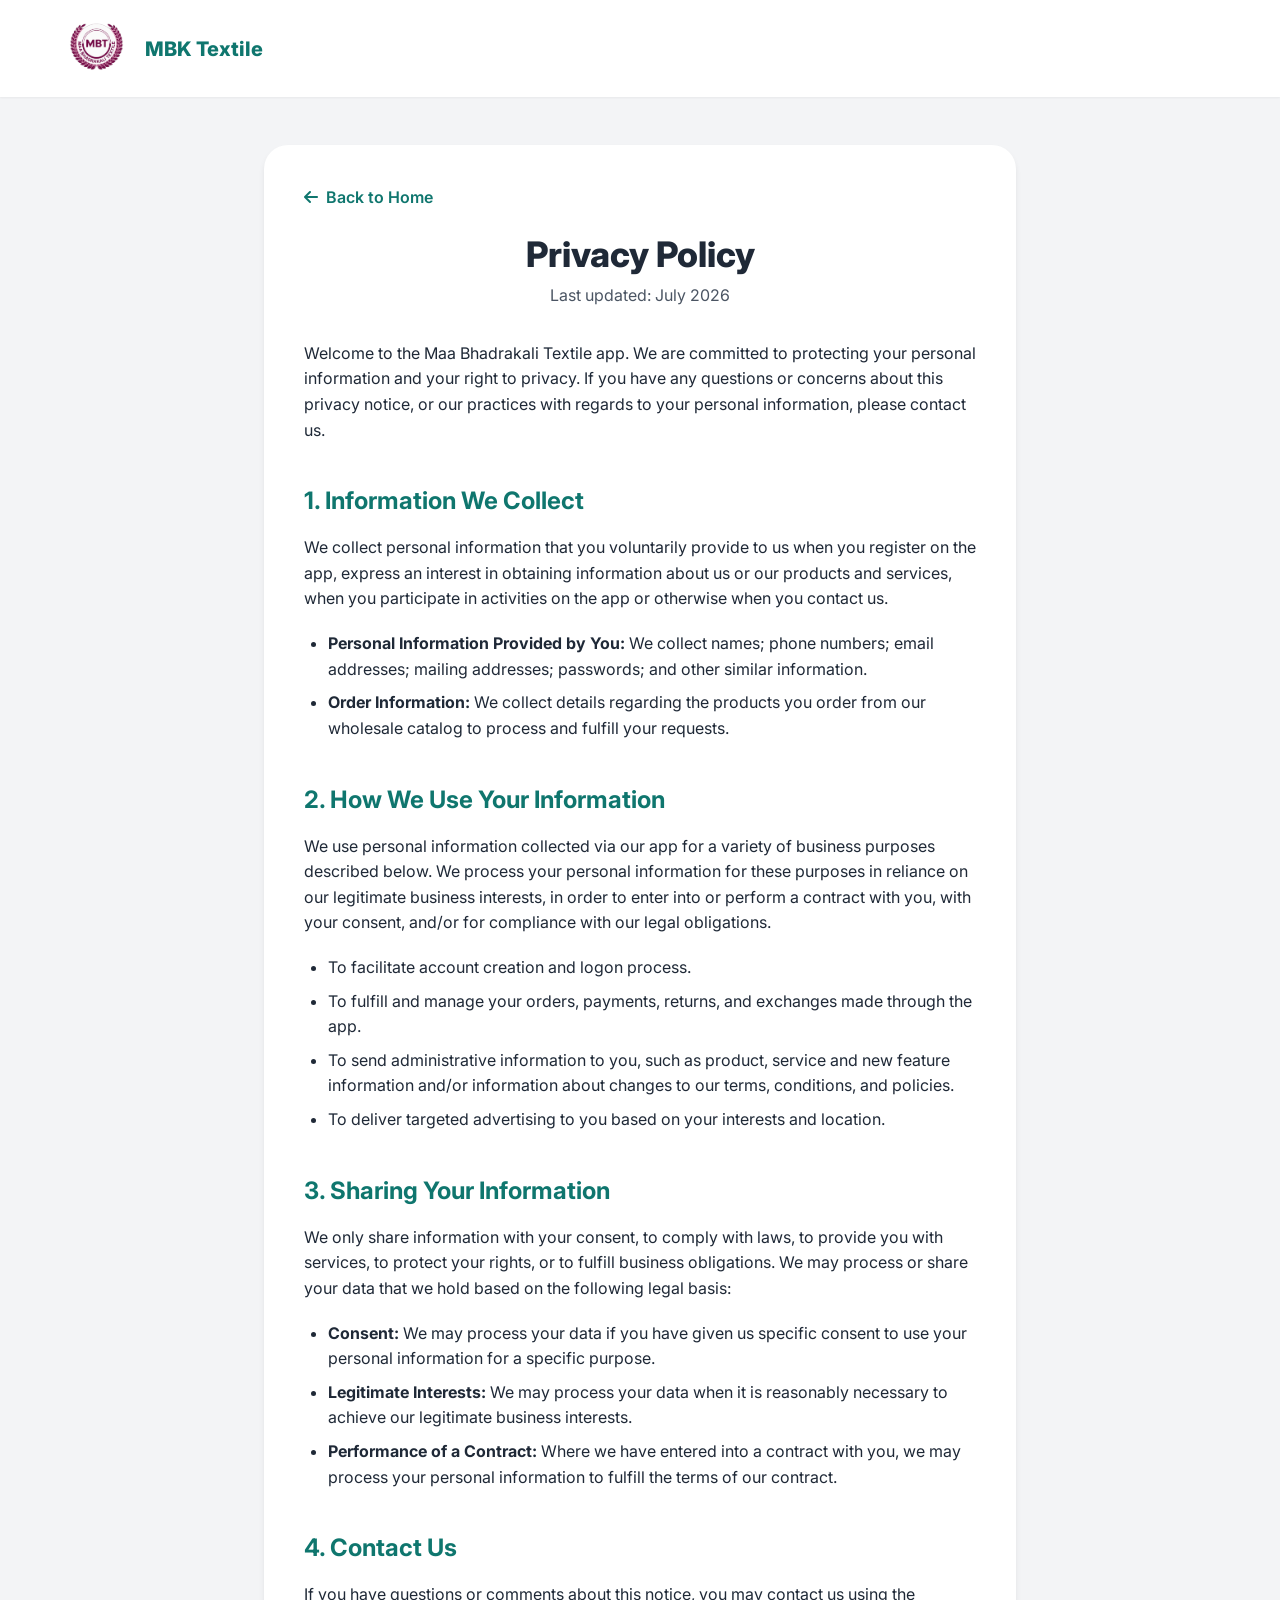
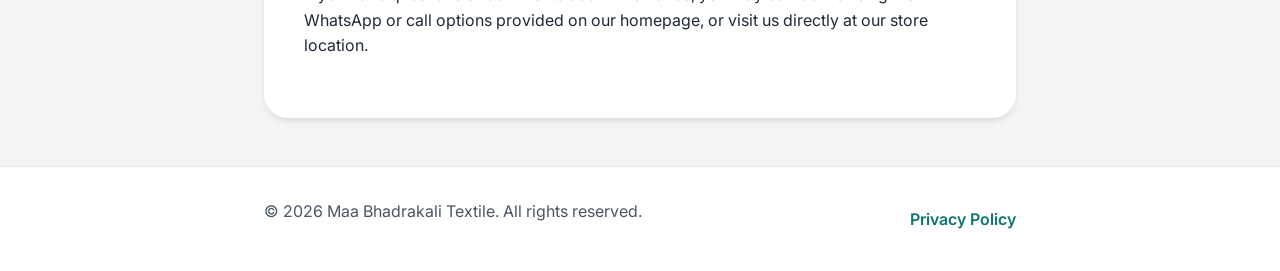
==== privacy-policy.html @ fb742e54 "Initial commit with landing page and privacy policy" ====
<!DOCTYPE html>
<html lang="en">
<head>
    <meta charset="UTF-8">
    <meta name="viewport" content="width=device-width, initial-scale=1.0">
    <title>Privacy Policy - Maa Bhadrakali Textile</title>
    <meta name="description" content="Privacy Policy for Maa Bhadrakali Textile app.">
    
    <link rel="icon" type="image/x-icon" href="favicon.ico">
    <link rel="stylesheet" href="style.css">
    
    <link rel="stylesheet" href="https://cdnjs.cloudflare.com/ajax/libs/font-awesome/6.4.0/css/all.min.css">
    <style>
        .legal-content {
            background-color: var(--bg-card);
            padding: 2.5rem;
            border-radius: var(--radius-lg);
            box-shadow: var(--shadow-md);
            margin: 3rem auto;
            max-width: 800px;
        }
        .legal-content h1 {
            font-size: 2.2rem;
            margin-bottom: 1.5rem;
            text-align: center;
        }
        .legal-content h2 {
            font-size: 1.5rem;
            margin-top: 2.5rem;
            margin-bottom: 1rem;
            text-align: left;
            color: var(--primary-color);
        }
        .legal-content p, .legal-content ul {
            margin-bottom: 1.2rem;
            color: var(--text-dark);
            line-height: 1.6;
        }
        .legal-content ul {
            padding-left: 1.5rem;
        }
        .legal-content li {
            margin-bottom: 0.5rem;
        }
        .back-link {
            display: inline-flex;
            align-items: center;
            gap: 0.5rem;
            color: var(--primary-color);
            text-decoration: none;
            font-weight: 600;
            margin-bottom: 1.5rem;
            transition: var(--transition);
        }
        .back-link:hover {
            text-decoration: underline;
            transform: translateX(-3px);
        }
    </style>
</head>
<body>
    <header>
        <div class="header-content">
            <a href="index.html" style="display: flex; align-items: center; gap: 1rem; text-decoration: none;">
                <img src="images/logo.png" alt="Maa Bhadrakali Textile Logo" id="nav-logo" onerror="this.style.display='none'">
                <span class="logo-text">MBK Textile</span>
            </a>
        </div>
    </header>

    <main class="container">
        <div class="legal-content">
            <a href="index.html" class="back-link"><i class="fas fa-arrow-left"></i> Back to Home</a>
            <h1>Privacy Policy</h1>
            <p style="text-align: center; color: var(--text-muted); margin-top: -1rem; margin-bottom: 2rem;">Last updated: July 2026</p>
            
            <p>Welcome to the Maa Bhadrakali Textile app. We are committed to protecting your personal information and your right to privacy. If you have any questions or concerns about this privacy notice, or our practices with regards to your personal information, please contact us.</p>

            <h2>1. Information We Collect</h2>
            <p>We collect personal information that you voluntarily provide to us when you register on the app, express an interest in obtaining information about us or our products and services, when you participate in activities on the app or otherwise when you contact us.</p>
            <ul>
                <li><strong>Personal Information Provided by You:</strong> We collect names; phone numbers; email addresses; mailing addresses; passwords; and other similar information.</li>
                <li><strong>Order Information:</strong> We collect details regarding the products you order from our wholesale catalog to process and fulfill your requests.</li>
            </ul>

            <h2>2. How We Use Your Information</h2>
            <p>We use personal information collected via our app for a variety of business purposes described below. We process your personal information for these purposes in reliance on our legitimate business interests, in order to enter into or perform a contract with you, with your consent, and/or for compliance with our legal obligations.</p>
            <ul>
                <li>To facilitate account creation and logon process.</li>
                <li>To fulfill and manage your orders, payments, returns, and exchanges made through the app.</li>
                <li>To send administrative information to you, such as product, service and new feature information and/or information about changes to our terms, conditions, and policies.</li>
                <li>To deliver targeted advertising to you based on your interests and location.</li>
            </ul>

            <h2>3. Sharing Your Information</h2>
            <p>We only share information with your consent, to comply with laws, to provide you with services, to protect your rights, or to fulfill business obligations. We may process or share your data that we hold based on the following legal basis:</p>
            <ul>
                <li><strong>Consent:</strong> We may process your data if you have given us specific consent to use your personal information for a specific purpose.</li>
                <li><strong>Legitimate Interests:</strong> We may process your data when it is reasonably necessary to achieve our legitimate business interests.</li>
                <li><strong>Performance of a Contract:</strong> Where we have entered into a contract with you, we may process your personal information to fulfill the terms of our contract.</li>
            </ul>

            <h2>4. Contact Us</h2>
            <p>If you have questions or comments about this notice, you may contact us using the WhatsApp or call options provided on our homepage, or visit us directly at our store location.</p>
        </div>
    </main>

    <!-- Footer -->
    <footer>
        <div class="container footer-content">
            <p>&copy; 2026 Maa Bhadrakali Textile. All rights reserved.</p>
            <div class="footer-links">
                <a href="privacy-policy.html">Privacy Policy</a>
            </div>
        </div>
    </footer>
</body>
</html>
---- style.css ----
/* Google Fonts: Inter */
@import url('https://fonts.googleapis.com/css2?family=Inter:wght@400;600;700;800&display=swap');

:root {
  --primary-color: #0F766E;
  --primary-light: #14b8a6;
  --secondary-color: #D97706;
  --text-dark: #1f2937;
  --text-muted: #4b5563;
  --bg-color: #ffffff;
  --bg-light: #f3f4f6;
  --bg-card: #ffffff;
  --whatsapp-color: #25D366;
  
  --shadow-sm: 0 1px 2px 0 rgba(0, 0, 0, 0.05);
  --shadow-md: 0 4px 6px -1px rgba(0, 0, 0, 0.1);
  --shadow-lg: 0 10px 15px -3px rgba(0, 0, 0, 0.1);
  --shadow-xl: 0 20px 25px -5px rgba(0, 0, 0, 0.1);
  
  --radius-md: 0.75rem;
  --radius-lg: 1.5rem;
  --radius-full: 9999px;
  
  --transition: all 0.2s ease;
}

* {
  margin: 0;
  padding: 0;
  box-sizing: border-box;
}

html {
  scroll-behavior: smooth;
  font-size: 16px;
}

body {
  font-family: 'Inter', sans-serif;
  color: var(--text-dark);
  background-color: var(--bg-light);
  line-height: 1.5;
  overflow-x: hidden;
}

/* Typography */
h1 { font-size: 2.5rem; font-weight: 800; margin-bottom: 1rem; line-height: 1.2; }
h2 { font-size: 2rem; font-weight: 700; text-align: center; margin-bottom: 2rem; }
h3 { font-size: 1.25rem; font-weight: 700; margin-bottom: 0.5rem; }
p { margin-bottom: 1rem; color: var(--text-muted); }

/* Buttons */
.btn {
  display: inline-flex;
  align-items: center;
  justify-content: center;
  font-weight: 700;
  border-radius: var(--radius-full);
  text-decoration: none;
  transition: var(--transition);
  cursor: pointer;
  border: none;
  gap: 0.5rem;
}

.btn-massive {
  padding: 1.25rem 2.5rem;
  font-size: 1.25rem;
  width: 100%;
  max-width: 400px;
}

.btn-primary {
  background-color: var(--primary-color);
  color: white;
  box-shadow: var(--shadow-md);
}

.btn-primary:hover, .btn-primary:active {
  background-color: var(--primary-light);
  transform: translateY(-2px);
  box-shadow: var(--shadow-lg);
}

.btn-whatsapp {
  background-color: var(--whatsapp-color);
  color: white;
  box-shadow: var(--shadow-md);
}

.btn-whatsapp:hover, .btn-whatsapp:active {
  background-color: #1ebe57;
  transform: translateY(-2px);
}

.btn-call {
  background-color: transparent;
  color: var(--text-dark);
  border: 2px solid #cbd5e1;
  padding: 1rem 2rem;
  font-size: 1.1rem;
  margin-top: 1rem;
}

/* Layout */
.container {
  max-width: 800px;
  margin: 0 auto;
  padding: 0 1.5rem;
}

section {
  padding: 4rem 0;
  background-color: var(--bg-color);
  margin-bottom: 0.5rem;
}

/* Header */
header {
  background-color: var(--bg-color);
  padding: 1rem 0;
  box-shadow: var(--shadow-sm);
  position: sticky;
  top: 0;
  z-index: 1000;
}

.header-content {
  display: flex;
  align-items: center;
  justify-content: flex-start;
  gap: 1rem;
  max-width: 1200px;
  margin: 0 auto;
  padding: 0 1.5rem;
}

.header-content img {
  height: 65px;
  width: auto;
}

.logo-text {
  font-size: 1.25rem;
  font-weight: 800;
  color: var(--primary-color);
}

/* Hero Section */
.hero {
  padding-top: 3rem;
  padding-bottom: 4rem;
  text-align: center;
}

.hero-text .subtitle {
  font-size: 1.125rem;
  margin-bottom: 2.5rem;
  max-width: 500px;
  margin-left: auto;
  margin-right: auto;
}

/* Screenshots Carousel */
.screenshots {
  background-color: var(--bg-light);
  padding: 3rem 0;
}

.carousel-container {
  position: relative;
  max-width: 280px;
  margin: 0 auto;
  overflow: hidden;
  border-radius: var(--radius-lg);
  box-shadow: var(--shadow-xl);
}

.carousel-track {
  display: flex;
  transition: transform 0.5s ease-in-out;
}

.carousel-slide {
  min-width: 100%;
}

.carousel-slide img {
  width: 100%;
  display: block;
}

.carousel-btn {
  position: absolute;
  top: 50%;
  transform: translateY(-50%);
  background: rgba(255, 255, 255, 0.9);
  border: none;
  width: 36px;
  height: 36px;
  border-radius: 50%;
  box-shadow: var(--shadow-md);
  cursor: pointer;
  z-index: 10;
  display: flex;
  align-items: center;
  justify-content: center;
  color: var(--text-dark);
}

.carousel-btn.prev { left: 10px; }
.carousel-btn.next { right: 10px; }

/* Simplified Steps */
.simple-steps {
  display: flex;
  flex-direction: column;
  gap: 1.5rem;
  max-width: 400px;
  margin: 0 auto;
}

.step-card {
  display: flex;
  align-items: center;
  gap: 1.5rem;
  background: var(--bg-light);
  padding: 1.5rem;
  border-radius: var(--radius-md);
}

.step-icon {
  width: 50px;
  height: 50px;
  background-color: var(--primary-color);
  color: white;
  border-radius: 50%;
  display: flex;
  align-items: center;
  justify-content: center;
  font-size: 1.5rem;
  flex-shrink: 0;
}

.step-card p {
  margin: 0;
  font-size: 0.95rem;
}

/* Contact */
.contact {
  text-align: center;
  padding-bottom: 6rem;
}

.contact-actions {
  display: flex;
  flex-direction: column;
  align-items: center;
}

@media (min-width: 600px) {
  h1 { font-size: 3.5rem; }
  .carousel-container { max-width: 320px; }
  .simple-steps { flex-direction: row; max-width: none; justify-content: center; }
  .step-card { flex-direction: column; text-align: center; flex: 1; max-width: 250px; }
}

/* Footer */
footer {
  background-color: var(--bg-color);
  padding: 2rem 0;
  text-align: center;
  border-top: 1px solid #e5e7eb;
  margin-top: auto;
}

.footer-content {
  display: flex;
  flex-direction: column;
  align-items: center;
  gap: 1rem;
}

.footer-links a {
  color: var(--primary-color);
  text-decoration: none;
  font-weight: 600;
  transition: var(--transition);
}

.footer-links a:hover {
  text-decoration: underline;
}

@media (min-width: 600px) {
  .footer-content {
    flex-direction: row;
    justify-content: space-between;
  }
}
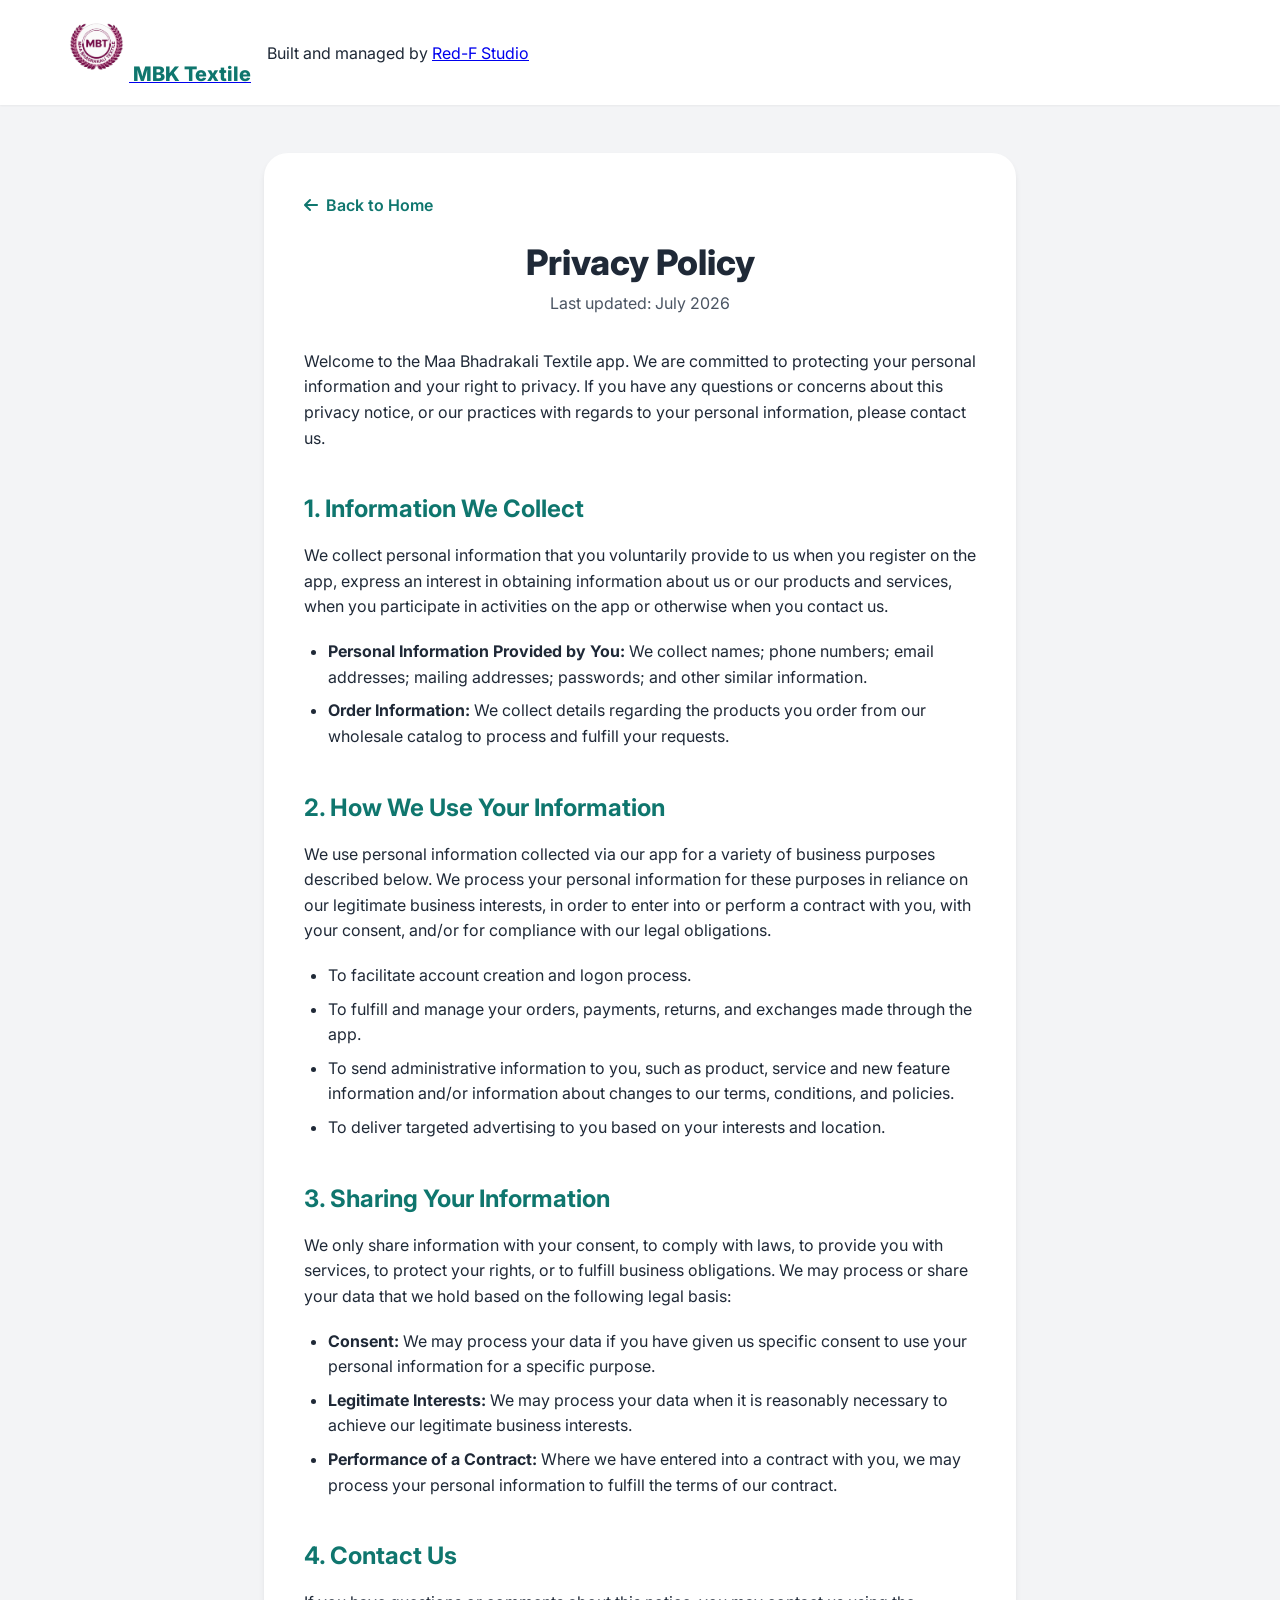
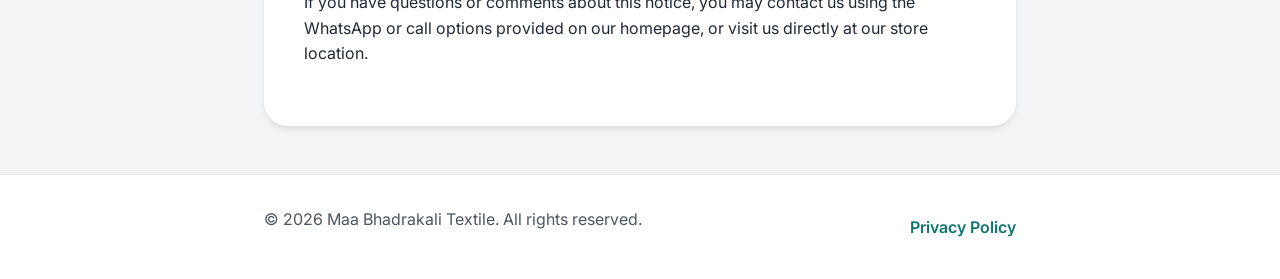
==== commit e31133d6: "Add Built and managed by Red-F Studio attribution to navbar" ====
--- a/privacy-policy.html
+++ b/privacy-policy.html
@@ -61,10 +61,13 @@
 <body>
     <header>
         <div class="header-content">
-            <a href="index.html" style="display: flex; align-items: center; gap: 1rem; text-decoration: none;">
+            <a href="index.html" class="logo-container">
                 <img src="images/logo.png" alt="Maa Bhadrakali Textile Logo" id="nav-logo" onerror="this.style.display='none'">
                 <span class="logo-text">MBK Textile</span>
             </a>
+            <div class="agency-attribution">
+                Built and managed by <a href="https://red-f-studios.pages.dev/" target="_blank">Red-F Studio</a>
+            </div>
         </div>
     </header>
 
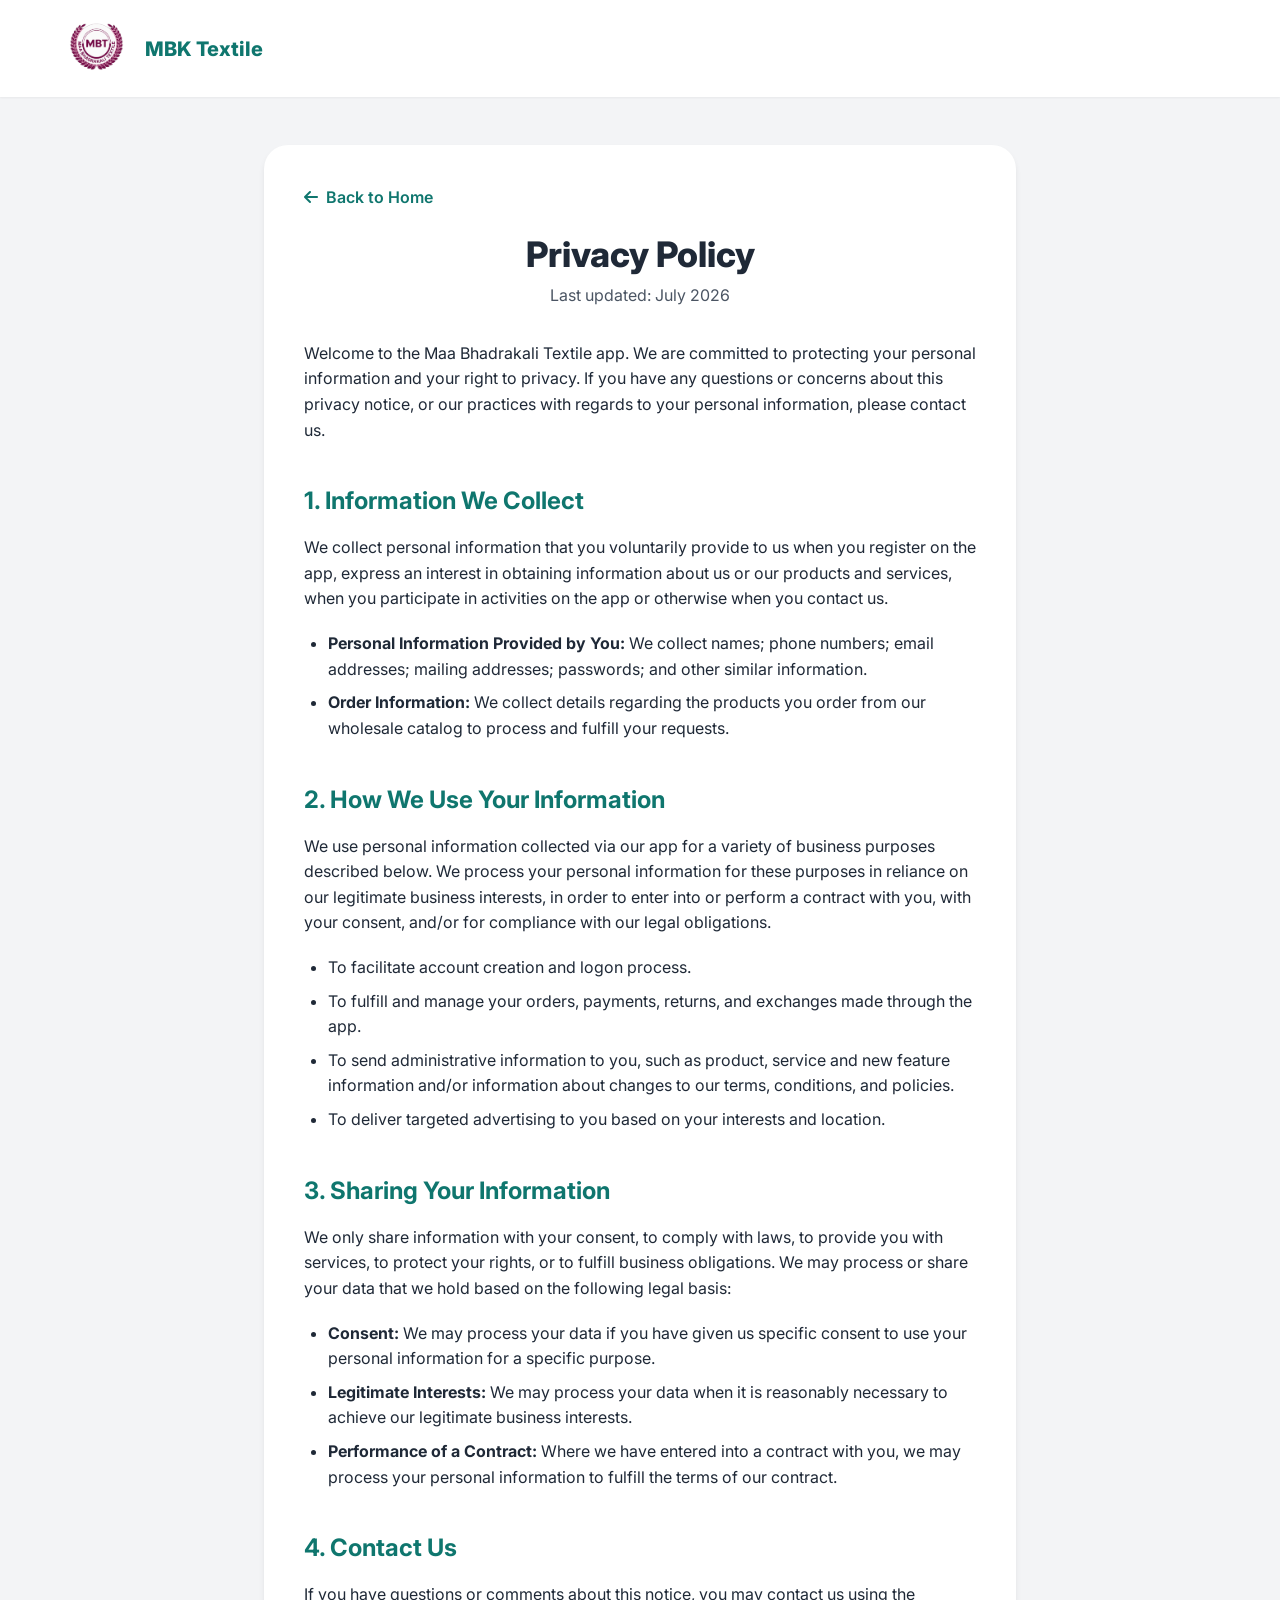
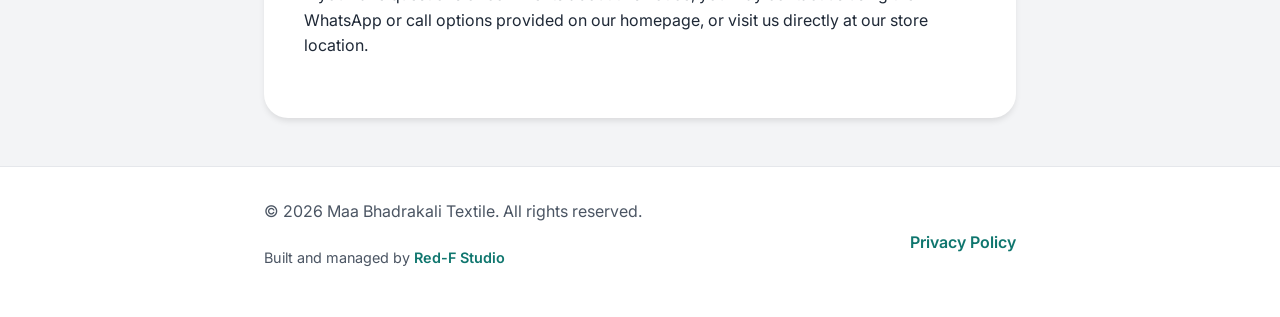
==== commit 3415dc59: "Move Red-F Studio attribution to footer and fix logo styles" ====
--- a/privacy-policy.html
+++ b/privacy-policy.html
@@ -65,9 +65,6 @@
                 <img src="images/logo.png" alt="Maa Bhadrakali Textile Logo" id="nav-logo" onerror="this.style.display='none'">
                 <span class="logo-text">MBK Textile</span>
             </a>
-            <div class="agency-attribution">
-                Built and managed by <a href="https://red-f-studios.pages.dev/" target="_blank">Red-F Studio</a>
-            </div>
         </div>
     </header>
 
@@ -111,7 +108,10 @@
     <!-- Footer -->
     <footer>
         <div class="container footer-content">
-            <p>&copy; 2026 Maa Bhadrakali Textile. All rights reserved.</p>
+            <div class="footer-info">
+                <p>&copy; 2026 Maa Bhadrakali Textile. All rights reserved.</p>
+                <p class="agency-attribution">Built and managed by <a href="https://red-f-studios.pages.dev/" target="_blank">Red-F Studio</a></p>
+            </div>
             <div class="footer-links">
                 <a href="privacy-policy.html">Privacy Policy</a>
             </div>
--- a/style.css
+++ b/style.css
@@ -279,7 +279,31 @@
   display: flex;
   flex-direction: column;
   align-items: center;
-  gap: 1rem;
+  gap: 1.5rem;
+}
+
+.footer-info {
+  display: flex;
+  flex-direction: column;
+  gap: 0.5rem;
+  text-align: center;
+}
+
+.agency-attribution {
+  font-size: 0.9rem;
+  color: var(--text-muted);
+}
+
+.agency-attribution a {
+  color: var(--primary-color);
+  text-decoration: none;
+  font-weight: 600;
+  transition: var(--transition);
+}
+
+.agency-attribution a:hover {
+  text-decoration: underline;
+  color: var(--primary-light);
 }
 
 .footer-links a {
@@ -293,9 +317,20 @@
   text-decoration: underline;
 }
 
+.logo-container {
+  display: flex;
+  align-items: center;
+  gap: 1rem;
+  text-decoration: none;
+}
+
 @media (min-width: 600px) {
   .footer-content {
     flex-direction: row;
     justify-content: space-between;
+    align-items: center;
   }
-}
+  .footer-info {
+    text-align: left;
+  }
+}
